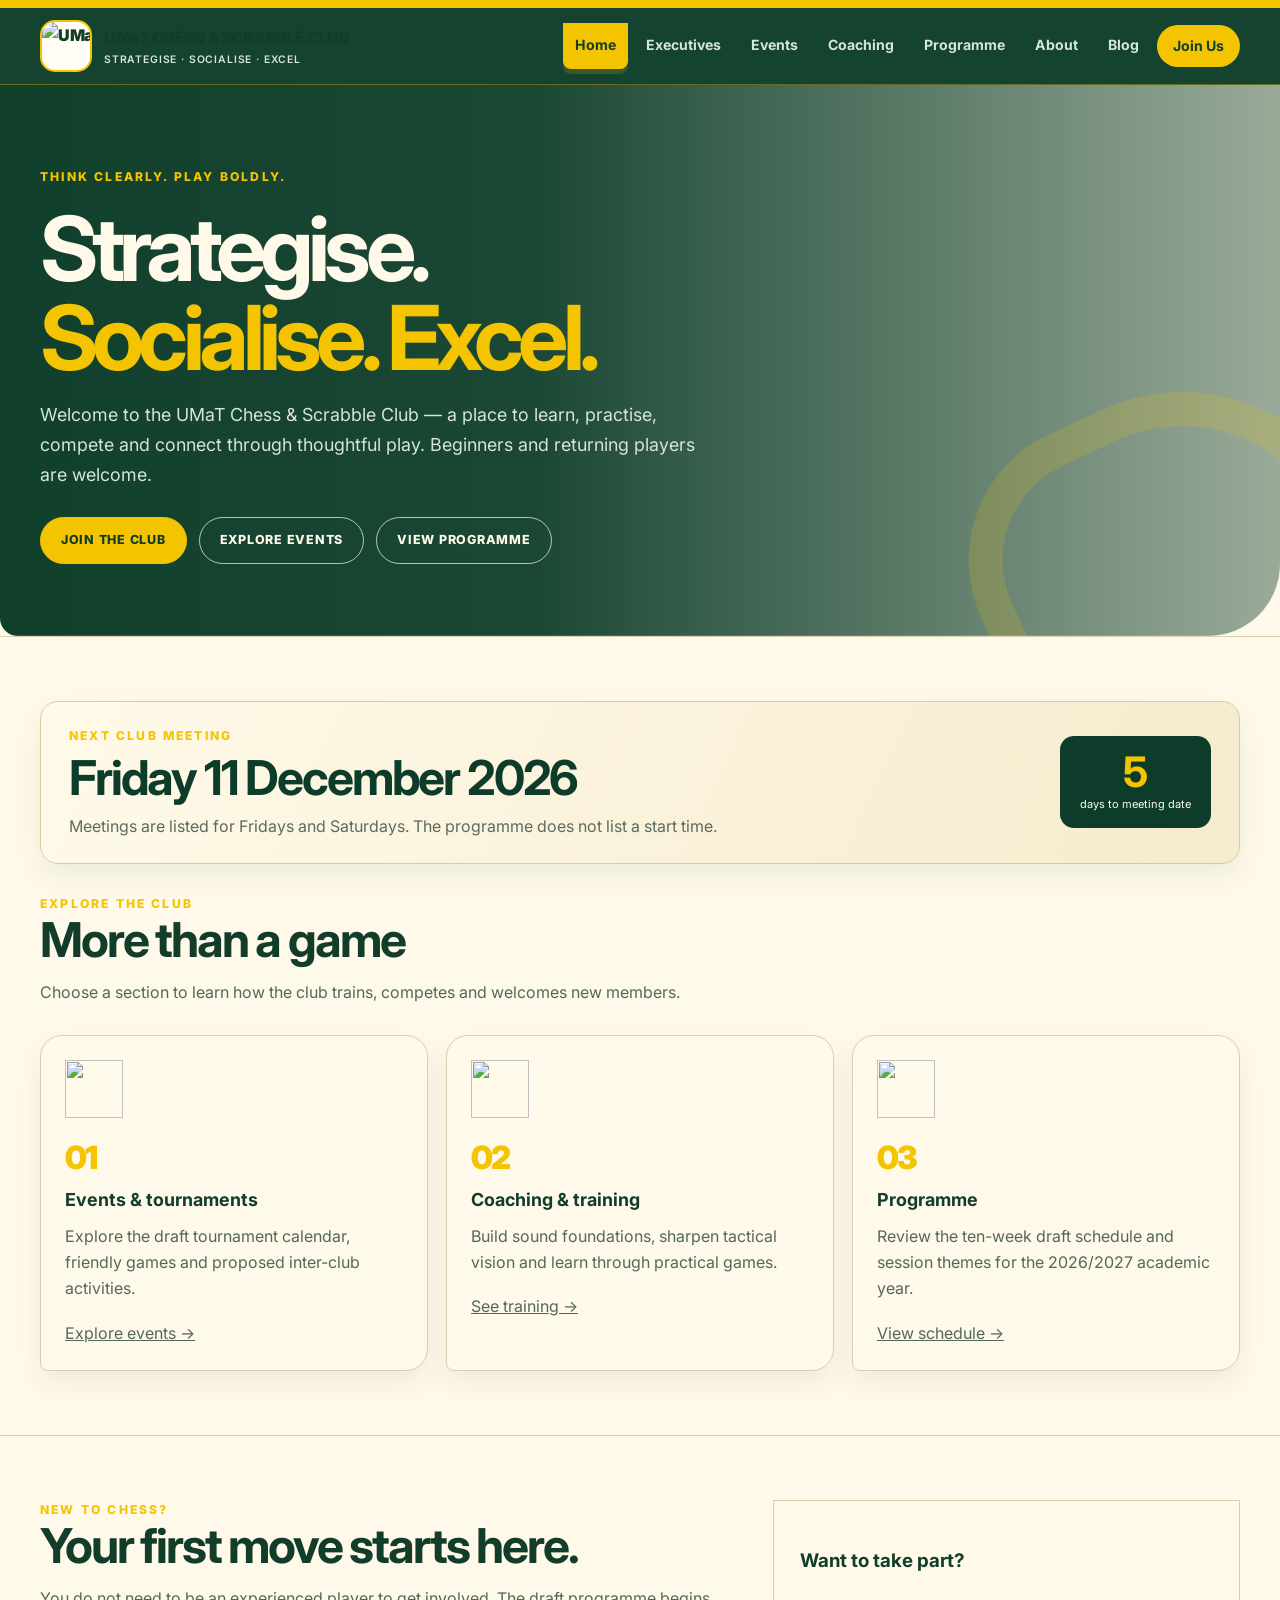
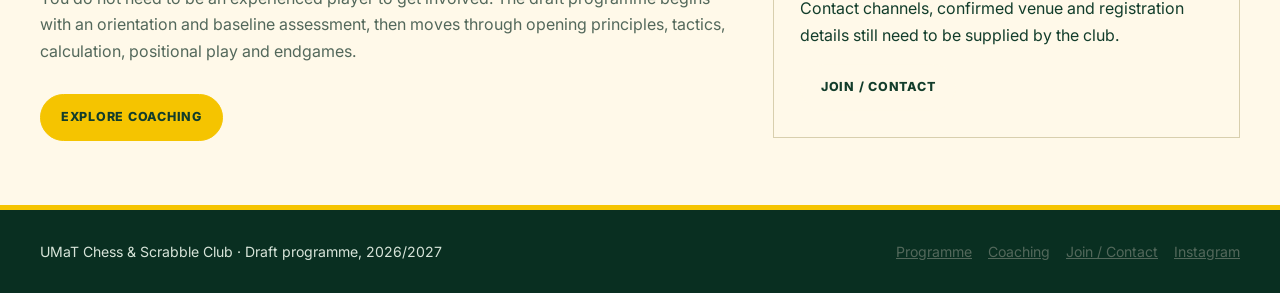
==== index.html @ ff6f315e "Add meeting countdown and executive introductions" ====
<!doctype html>
<html lang="en">
 <head>
  <meta charset="utf-8"/>
  <meta content="width=device-width,initial-scale=1" name="viewport"/>
  <meta content="#0d3d2a" name="theme-color"/>
  <title>
   Home | UMaT Chess &amp; Scrabble Club
  </title>
  <link href="assets/style.css" rel="stylesheet"/>
  <script defer="" src="assets/site.js">
  </script>
 </head>
 <body>
  <div class="topline">
  </div>
  <header>
   <div class="wrap nav">
    <a class="brand" href="index.html">
     <span class="crest">
      <img alt="UMaT Chess Club logo" src="assets/umat-chess-club-logo.png"/>
     </span>
     <span>
      UMaT CHESS &amp; SCRABBLE CLUB
      <small style="display:block;font-size:.65rem;letter-spacing:.08em;color:#d7e4d9;font-weight:600">
       STRATEGISE &middot; SOCIALISE &middot; EXCEL
      </small>
     </span>
    </a>
    <button aria-expanded="false" aria-label="Toggle navigation" class="menu">
     Menu ☰
    </button>
    <nav aria-label="Main navigation" class="navlinks">
     <a aria-current="page" class="active" href="index.html">
      Home
     </a>
     <a href="executives.html">
      Executives
     </a>
     <a href="events.html">
      Events
     </a>
     <a href="training.html">
      Coaching
     </a>
     <a href="programme.html">
      Programme
     </a>
     <a href="about.html">
      About
     </a>
     <a href="blog.html">
      Blog
     </a>
     <a class="nav-join" href="join.html">
      Join Us
     </a>
    </nav>
   </div>
  </header>
  <main>
   <section class="hero">
    <div class="wrap">
     <div class="eyebrow">
      Think clearly. Play boldly.
     </div>
     <h1>
      Strategise.
      <br/>
      <span>
       Socialise. Excel.
      </span>
     </h1>
     <p>
      Welcome to the UMaT Chess &amp; Scrabble Club &mdash; a place to learn, practise, compete and connect through thoughtful play. Beginners and returning players are welcome.
     </p>
     <div class="actions">
      <a class="btn primary" href="join.html">
       Join the club
      </a>
      <a class="btn" href="events.html">
       Explore events
      </a>
      <a class="btn" href="programme.html">
       View programme
      </a>
     </div>
     <div class="hero-art">
      <img alt="Golden chess knight on a chessboard" src="assets/chess-banner.png"/>
     </div>
    </div>
   </section>
   <section class="section">
    <div class="wrap">
      <section class="meeting-countdown" data-meeting-countdown aria-live="polite">
       <div><div class="eyebrow">NEXT CLUB MEETING</div><h2>Loading meeting date…</h2><p>Meetings are listed for Fridays and Saturdays. The programme does not list a start time.</p></div>
       <div class="meeting-countdown-value"><strong data-meeting-days>—</strong><span data-meeting-label>days to meeting date</span></div>
      </section>
     <div class="eyebrow">
      Explore the club
     </div>
     <h2>
      More than a game
     </h2>
     <p class="lead">
      Choose a section to learn how the club trains, competes and welcomes new members.
     </p>
     <div class="grid">
      <article class="card">
       <div class="icon-badge"><img src="assets/icons/events.svg" alt=""/></div>
       <div class="number">
        01
       </div>
       <h3>
        Events &amp; tournaments
       </h3>
       <p>
        Explore the draft tournament calendar, friendly games and proposed inter-club activities.
       </p>
       <p style="margin-top:18px">
        <a href="events.html">
         Explore events &rarr;
        </a>
       </p>
      </article>
      <article class="card">
       <div class="icon-badge"><img src="assets/icons/coach.svg" alt=""/></div>
       <div class="number">
        02
       </div>
       <h3>
        Coaching &amp; training
       </h3>
       <p>
        Build sound foundations, sharpen tactical vision and learn through practical games.
       </p>
       <p style="margin-top:18px">
        <a href="training.html">
         See training &rarr;
        </a>
       </p>
      </article>
      <article class="card">
       <div class="icon-badge"><img src="assets/icons/programme.svg" alt=""/></div>
       <div class="number">
        03
       </div>
       <h3>
        Programme
       </h3>
       <p>
        Review the ten-week draft schedule and session themes for the 2026/2027 academic year.
       </p>
       <p style="margin-top:18px">
        <a href="programme.html">
         View schedule &rarr;
        </a>
       </p>
      </article>
     </div>
    </div>
   </section>
   <section class="section">
    <div class="wrap split">
     <div>
      <div class="eyebrow">
       New to chess?
      </div>
      <h2>
       Your first move starts here.
      </h2>
      <p class="lead">
       You do not need to be an experienced player to get involved. The draft programme begins with an orientation and baseline assessment, then moves through opening principles, tactics, calculation, positional play and endgames.
      </p>
      <a class="btn primary" href="training.html">
       Explore coaching
      </a>
     </div>
     <aside class="facts">
      <h3>
       Want to take part?
      </h3>
      <p>
       Contact channels, confirmed venue and registration details still need to be supplied by the club.
      </p>
      <a class="btn" href="join.html">
       Join / contact
      </a>
     </aside>
    </div>
   </section>
  </main>
  <footer>
   <div class="wrap foot">
    <span>
     UMaT Chess &amp; Scrabble Club &middot; Draft programme, 2026/2027
    </span>
    <div class="footlinks">
     <a href="programme.html">
      Programme
     </a>
     <a href="training.html">
      Coaching
     </a>
     <a href="join.html">
      Join / Contact
     </a>
     <a href="https://www.instagram.com/umatchessclub/" target="_blank" rel="noopener noreferrer">
      Instagram
     </a>
    </div>
   </div>
  </footer>
 </body>
</html>
---- assets/style.css ----
@import url('https://fonts.googleapis.com/css2?family=Inter:wght@400;500;600;700;800;900&display=swap');
:root {
  --bg:#0d3d2a;
  --panel:#fff9e9;
  --panel2:#f3ead2;
  --line:#d8cfae;
  --ink:#123d2b;
  --muted:#53685b;
  --gold:#f5c400;
  --green:#145438;
  --max:1200px
}
* {
  box-sizing:border-box
}
html {
  scroll-behavior:smooth
}
body {
  margin:0;
  background:#fff9e9;
  color:#123d2b;
  font-family:Inter,Arial,sans-serif;
  line-height:1.65
}
a {
  color:inherit
}
a:focus-visible,button:focus-visible {
  outline:3px solid var(--gold);
  outline-offset:3px
}
.wrap {
  width:min(var(--max),calc(100% - 40px));
  margin:auto
}
.topline {
  height:8px;
  background:var(--gold)
}
header {
  position:sticky;
  top:0;
  z-index:10;
  background:rgba(13,61,42,.97);
  backdrop-filter:blur(12px);
  border-bottom:1px solid rgba(245,196,0,.35)
}
.nav {
  min-height:76px;
  display:flex;
  align-items:center;
  justify-content:space-between;
  gap:24px
}
.brand {
  display:flex;
  align-items:center;
  gap:12px;
  text-decoration:none;
  font-weight:900;
  letter-spacing:-.03em;
  white-space:nowrap
}
.crest {
  width:52px;
  height:52px;
  flex:0 0 52px;
  border-radius:15px;
  display:grid;
  place-items:center;
  background:#fffdf4;
  border:2px solid var(--gold);
  overflow:hidden
}
.crest img {
  width:100%;
  height:100%;
  object-fit:contain
}
.navlinks {
  display:flex;
  align-items:center;
  gap:6px;
  flex-wrap:wrap
}
.navlinks a {
  padding:10px 12px;
  text-decoration:none;
  color:#d7e4d9;
  font-size:.88rem;
  font-weight:700;
  border-bottom:3px solid transparent;
  border-radius:0 0 8px 8px
}
.navlinks a:hover,.navlinks a.active {
  color:var(--ink);
  border-color:var(--gold)
}
.menu {
  display:none;
  background:transparent;
  color:#fff9e9;
  border:1px solid rgba(255,249,233,.45);
  padding:8px 12px;
  border-radius:999px
}
.hero {
  padding:82px 0 72px;
  background:radial-gradient(ellipse at 88% 14%,rgba(245,196,0,.16),transparent 35%),linear-gradient(125deg,#0d3d2a,#145438 68%,#0a3223);
  color:#fff9e9;
  border-radius:0 0 72px 18px;
  position:relative;
  overflow:hidden
}
.hero:after {
  content:'';
  position:absolute;
  right:-95px;
  bottom:-145px;
  width:320px;
  height:320px;
  border:34px solid rgba(245,196,0,.17);
  border-radius:42% 58% 60% 40%;
  transform:rotate(-25deg);
  pointer-events:none
}
.hero .wrap {
  position:relative;
  z-index:1
}
.eyebrow {
  color:var(--gold);
  text-transform:uppercase;
  letter-spacing:.18em;
  font-weight:800;
  font-size:.76rem
}
.hero h1 {
  font-size:clamp(2.8rem,7vw,5.8rem);
  line-height:.99;
  letter-spacing:-.065em;
  max-width:900px;
  margin:18px 0
}
.hero h1 span {
  color:var(--gold)
}
.hero p {
  max-width:680px;
  color:#d7e4d9;
  font-size:1.12rem
}
.actions {
  display:flex;
  gap:12px;
  flex-wrap:wrap;
  margin-top:28px
}
.btn {
  display:inline-block;
  padding:12px 20px;
  border:1px solid rgba(255,249,233,.7);
  border-radius:999px;
  text-decoration:none;
  font-weight:800;
  text-transform:uppercase;
  font-size:.78rem;
  letter-spacing:.06em;
  transition:transform .2s,background .2s
}
.btn.primary {
  background:var(--gold);
  border-color:var(--gold);
  color:#123d2b
}
.btn:hover {
  transform:translateY(-1px)
}
.boardline {
  height:12px;
  background:repeating-conic-gradient(#dcb43b 0 25%,#202d41 0 50%) 0 0/24px 24px;
  opacity:.8
}
.section {
  padding:64px 0;
  border-top:1px solid var(--line)
}
h2 {
  font-size:clamp(1.9rem,4vw,3rem);
  letter-spacing:-.045em;
  line-height:1.1;
  margin:0 0 12px
}
.lead {
  color:var(--muted);
  max-width:760px;
  margin:0 0 30px
}
.grid {
  display:grid;
  grid-template-columns:repeat(3,minmax(0,1fr));
  gap:18px
}
.card {
  background:var(--panel);
  color:var(--ink);
  border:1px solid var(--line);
  padding:24px;
  border-radius:22px 22px 22px 8px;
  box-shadow:0 12px 28px rgba(8,39,26,.07)
}
.card h3 {
  margin:0 0 8px;
  font-size:1.12rem
}
.card p {
  margin:0;
  color:var(--muted)
}
.number {
  font-size:2rem;
  color:var(--gold);
  font-weight:900;
  letter-spacing:-.06em
}
.event-top {
  display:flex;
  justify-content:space-between;
  gap:12px;
  align-items:center;
  margin-bottom:18px
}
.pill {
  font-size:.72rem;
  color:var(--gold);
  border:1px solid #77652f;
  padding:4px 9px;
  text-transform:uppercase;
  letter-spacing:.08em;
  font-weight:800
}
.meta {
  color:var(--muted);
  font-size:.9rem
}
.pagehead {
  padding:64px 0 46px;
  text-align:center;
  background:linear-gradient(145deg,#145438,#0d3d2a);
  color:#fff9e9;
  border-radius:0 0 56px 12px
}
.pagehead p {
  color:#d7e4d9
}
.pagehead h1 {
  font-size:clamp(2.5rem,6vw,4.2rem);
  letter-spacing:-.055em;
  line-height:1.04;
  margin:12px 0
}
.pagehead p {
  color:var(--muted);
  max-width:700px;
  margin:0 auto
}
.split {
  display:grid;
  grid-template-columns:1.2fr .8fr;
  gap:32px;
  align-items:start
}
.facts {
  background:var(--panel);
  border:1px solid var(--line);
  padding:26px
}
.facts strong {
  color:var(--gold)
}
.weeks {
  display:grid;
  grid-template-columns:repeat(2,minmax(0,1fr));
  gap:16px
}
.wk {
  background:var(--panel);
  border:1px solid var(--line);
  padding:20px
}
.wk h3 {
  margin:0;
  font-size:1.08rem
}
.wk .d {
  color:var(--muted);
  font-size:.84rem;
  margin:4px 0 12px
}
.wk dt {
  color:var(--gold);
  font-weight:800;
  margin-top:8px
}
.wk dd {
  margin:0;
  color:#d4dbe6
}
.wk .ev {
  border-top:1px solid var(--line);
  padding-top:10px;
  margin-top:14px;
  font-weight:650
}
.filters {
  display:flex;
  gap:8px;
  flex-wrap:wrap;
  margin:0 0 22px
}
.filters button {
  background:transparent;
  border:1px solid var(--line);
  padding:8px 15px;
  color:var(--ink);
  border-radius:99px;
  font:inherit;
  cursor:pointer
}
.filters button[aria-pressed=true] {
  background:var(--gold);
  color:#152033;
  border-color:var(--gold);
  font-weight:800
}
.notice {
  border-left:3px solid var(--gold);
  padding:12px 16px;
  background:#1b2638;
  color:var(--muted);
  margin:24px 0
}
.tablewrap {
  overflow:auto
}
table {
  width:100%;
  border-collapse:collapse;
  background:var(--panel)
}
th,td {
  text-align:left;
  padding:13px 15px;
  border-bottom:1px solid var(--line)
}
th {
  color:var(--gold)
}
footer {
  border-top:1px solid var(--line);
  padding:28px 0;
  color:var(--muted);
  font-size:.88rem
}
.foot {
  display:flex;
  justify-content:space-between;
  gap:20px;
  flex-wrap:wrap
}
.footlinks {
  display:flex;
  gap:16px;
  flex-wrap:wrap
}
.footlinks a {
  color:var(--muted)
}
.empty {
  color:var(--muted);
  font-style:italic
}
@media(max-width:900px) {
  .nav {
    flex-wrap:wrap;
    padding:12px 0
  }
  .menu {
    display:block
  }
  .navlinks {
    display:none;
    width:100%;
    padding:6px 0 12px
  }
  .navlinks.open {
    display:flex
  }
  .navlinks a {
    flex:1 1 30%;
    text-align:center
  }
  .grid {
    grid-template-columns:repeat(2,minmax(0,1fr))
  }
  .split {
    grid-template-columns:1fr
  }
}
@media(max-width:600px) {
  .wrap {
    width:min(100% - 28px,var(--max))
  }
  .hero {
    padding:64px 0 52px
  }
  .grid,.weeks {
    grid-template-columns:1fr
  }
  .navlinks a {
    flex-basis:45%;
    font-size:.82rem
  }
  .brand {
    font-size:.9rem
  }
  .section {
    padding:48px 0
  }
  .card {
    padding:20px
  }
}
/* UMaT brand refinements */
footer {
  background:#092f21;
  color:#d7e4d9;
  border-top:5px solid var(--gold);
  padding:30px 0;
  margin-top:0
}
.notice {
  border-radius:16px 16px 16px 5px;
  background:#fff3c4;
  color:#594a13;
  border:1px solid #e8d47a;
  padding:16px 20px
}
.filters button,.pill {
  border-radius:999px
}
input,select,textarea {
  border-radius:12px
}
@media(max-width:900px) {
  .nav {
    gap:12px
  }
  .brand {
    white-space:normal;
    font-size:.9rem
  }
  .navlinks {
    gap:0
  }
  .navlinks a {
    padding:8px;
    font-size:.8rem
  }
}
.navlinks a.nav-join {
  background:var(--gold);
  color:#123d2b;
  border-radius:999px;
  padding:9px 16px;
  border:0
}
.navlinks a.nav-join:hover {
  background:#ffe16b;
  color:#123d2b
}
@media(max-width:760px) {
  .nav {
    flex-wrap:wrap;
    padding:10px 0
  }
  .menu {
    display:block
  }
  .navlinks {
    display:none;
    width:100%;
    flex-direction:column;
    align-items:stretch;
    padding:8px 0 12px
  }
  .navlinks.open {
    display:flex
  }
  .navlinks a {
    padding:10px 14px;
    border-radius:10px
  }
  .navlinks a.nav-join {
    text-align:center;
    margin-top:6px
  }
  .hero {
    padding:58px 0 54px;
    border-radius:0 0 38px 10px
  }
  .grid {
    grid-template-columns:1fr
  }
  .wrap {
    width:min(var(--max),calc(100% - 28px))
  }
}
/* Image-led sections and visible active navigation state */
.navlinks a.active,
.navlinks a[aria-current="page"] {
  color: #123d2b;
  background: #f5c400;
  border-bottom-color: #f5c400;
  box-shadow: 0 5px 0 rgba(245, 196, 0, 0.16);
}
.navlinks a.active:hover,
.navlinks a[aria-current="page"]:hover {
  color: #123d2b;
  background: #ffdc45;
}
.hero {
  background-image:
    linear-gradient(90deg, rgba(13, 61, 42, 0.99) 0%, rgba(13, 61, 42, 0.94) 42%, rgba(13, 61, 42, 0.42) 100%),
    url("chess-banner.png");
  background-position: center, right center;
  background-size: cover;
}
.hero .wrap {
  min-height: 360px;
}
.hero-art {
  display: none;
}
.pagehead.has-chess-image {
  background-image:
    linear-gradient(90deg, rgba(13, 61, 42, 0.97), rgba(13, 61, 42, 0.72)),
    url("chess-banner.png");
  background-position: center, right center;
  background-size: cover;
}
.card {
  overflow: hidden;
  transition: transform .2s ease, box-shadow .2s ease;
}
.card:hover {
  transform: translateY(-3px);
  box-shadow: 0 16px 32px rgba(8, 39, 26, .12);
}
header {
  isolation: isolate;
}
html {
  scroll-padding-top: 92px;
}
@media (max-width: 760px) {
  .hero {
    background-image:
      linear-gradient(90deg, rgba(13, 61, 42, 0.96), rgba(13, 61, 42, 0.80)),
      url("chess-banner.png");
    background-position: center, 62% center;
  }
  .hero .wrap {
    min-height: 0;
  }
  .navlinks a.active,
  .navlinks a[aria-current="page"] {
    border-radius: 10px;
  }
}

/* Original UMaT icon system */
.icon-badge {
  display: inline-flex;
  align-items: center;
  justify-content: center;
  width: 58px;
  height: 58px;
  margin: 0 0 14px;
  flex: 0 0 auto;
}
.icon-badge img {
  display: block;
  width: 100%;
  height: 100%;
}
.empty-state {
  max-width: 720px;
  margin: 20px auto;
  padding: clamp(28px, 5vw, 56px);
  text-align: center;
  border-radius: 28px 28px 28px 8px;
}
.empty-state .icon-badge {
  margin-left: auto;
  margin-right: auto;
}
.profile-card {
  position: relative;
}
.profile-role-icon {
  display: flex;
  align-items: center;
  justify-content: center;
  width: 88px;
  height: 88px;
  margin: 0 0 18px;
  flex: 0 0 auto;
}
.profile-role-icon svg,
.profile-role-icon img {
  display: block;
  width: 100%;
  height: 100%;
  object-fit: contain;
}
.event-card .icon-badge {
  width: 46px;
  height: 46px;
  margin-bottom: 8px;
}
.training-mark {
  display: flex;
  justify-content: flex-end;
  margin-bottom: -8px;
}
@media (max-width: 640px) {
  .brand {
    white-space: normal;
  }
  .icon-badge {
    width: 50px;
    height: 50px;
  }
}


/* Events gallery */
.event-gallery {
  margin-top: 3.5rem;
}

.section-heading {
  margin-bottom: 1.25rem;
}

.section-heading h2 {
  margin: .25rem 0 .5rem;
}

.section-heading p {
  max-width: 48rem;
  color: var(--muted, #5d6d64);
}

.gallery-videos {
  display: grid;
  grid-template-columns: repeat(2, minmax(0, 1fr));
  gap: 1.25rem;
  align-items: start;
}

.gallery-video {
  min-width: 0;
  overflow: hidden;
  padding: 0;
}

.gallery-video video {
  display: block;
  width: 100%;
  aspect-ratio: 16 / 9;
  object-fit: cover;
  background: #071d15;
}

.gallery-video-caption {
  padding: 1rem 1.1rem 1.1rem;
}

.gallery-video-caption h3,
.gallery-video-caption p {
  margin: 0;
}

.gallery-video-caption p {
  margin-top: .3rem;
}

.gallery-photos {
  display: grid;
  grid-template-columns: repeat(3, minmax(0, 1fr));
  gap: 1rem;
  margin-top: 1rem;
}

.gallery-photo {
  margin: 0;
  overflow: hidden;
  border: 1px solid var(--line, #dfd0a7);
  border-radius: 16px;
  background: var(--cream, #fff9e9);
}

.gallery-photo img {
  display: block;
  width: 100%;
  aspect-ratio: 16 / 9;
  object-fit: cover;
}

.gallery-photo figcaption {
  padding: .7rem .85rem;
  font-weight: 650;
  color: var(--green, #0d3d2a);
}


@media (max-width: 700px) {
  .gallery-videos {
    grid-template-columns: 1fr;
  }
}

/* Keep the event video gallery comfortable on mobile screens. */
@media (max-width: 700px) {
  .gallery-videos {
    grid-template-columns: 1fr;
  }
}

/* Restored events photo gallery and lightbox */
.event-gallery .gallery-photo-open {
  display: block;
  width: 100%;
  padding: 0;
  border: 0;
  background: transparent;
  cursor: zoom-in;
}

.event-gallery .gallery-photo-open img {
  display: block;
  width: 100%;
  aspect-ratio: 4 / 3;
  object-fit: cover;
  transition: transform .2s ease;
}

.event-gallery .gallery-photo-open:hover img,
.event-gallery .gallery-photo-open:focus-visible img {
  transform: scale(1.035);
}

.event-gallery .gallery-photo figcaption {
  padding: .7rem .85rem;
}

.gallery-lightbox[hidden] {
  display: none !important;
}

.gallery-lightbox {
  position: fixed;
  inset: 0;
  z-index: 9999;
  display: grid;
  grid-template-columns: auto minmax(0, 1fr) auto;
  align-items: center;
  justify-items: center;
  gap: clamp(.5rem, 2vw, 1.5rem);
  padding: 4rem clamp(.5rem, 3vw, 2rem) 3rem;
  background: rgba(3, 15, 10, .94);
  color: #fff8e7;
}

body.gallery-lightbox-open {
  overflow: hidden;
}

.gallery-lightbox-content {
  display: flex;
  flex-direction: column;
  align-items: center;
  justify-content: center;
  width: 100%;
  height: 100%;
  min-width: 0;
  margin: 0;
}

.gallery-lightbox-content img {
  display: block;
  max-width: 100%;
  max-height: calc(100vh - 9rem);
  object-fit: contain;
  border-radius: 10px;
}

.gallery-lightbox-content figcaption {
  margin-top: .75rem;
  color: #fff8e7;
  text-align: center;
}

.gallery-lightbox button {
  color: #0d3d2a;
  background: #f7c600;
  border: 0;
  border-radius: 999px;
  min-width: 2.75rem;
  min-height: 2.75rem;
  cursor: pointer;
  font-size: 1.25rem;
  font-weight: 800;
}

.gallery-lightbox .gallery-lightbox-close {
  position: absolute;
  top: 1rem;
  right: 1.25rem;
  font-size: 2rem;
}

.gallery-lightbox-count {
  position: absolute;
  bottom: .75rem;
  left: 0;
  right: 0;
  text-align: center;
  color: #fff8e7;
  margin: 0;
}

@media (max-width: 700px) {
  .event-gallery .gallery-photos {
    grid-template-columns: repeat(2, minmax(0, 1fr));
  }
  .gallery-lightbox {
    grid-template-columns: auto minmax(0, 1fr) auto;
    gap: .35rem;
    padding: 3.5rem .4rem 2.5rem;
  }
  .gallery-lightbox button {
    min-width: 2.25rem;
    min-height: 2.25rem;
    font-size: 1rem;
  }
  .gallery-lightbox-content img {
    max-height: calc(100vh - 8rem);
  }
}

/* Blog landing page: text-first, with compact category cards and no photo banner. */
.blog-pagehead {
  background-image: none !important;
  background-color: #0d3d2a;
  min-height: 210px;
  padding-block: clamp(2.5rem, 5vw, 4rem);
}
.blog-pagehead::before,
.blog-pagehead::after {
  background-image: none !important;
  opacity: 0 !important;
}
.blog-main {
  padding-top: clamp(2.5rem, 5vw, 4rem);
}
.blog-intro {
  max-width: 760px;
  margin: 0 auto 2rem;
  text-align: center;
}
.blog-intro h2 {
  margin: .35rem 0 .75rem;
  color: #0d3d2a;
  font-size: clamp(2rem, 4vw, 3.25rem);
  line-height: 1.05;
  letter-spacing: -.035em;
}
.blog-intro p {
  max-width: 680px;
  margin: 0 auto;
  color: #52665c;
  font-size: 1.05rem;
  line-height: 1.75;
}
.blog-category-grid {
  display: grid;
  grid-template-columns: repeat(4, minmax(0, 1fr));
  gap: 1rem;
  align-items: stretch;
}
.blog-category-card {
  display: flex;
  flex-direction: column;
  align-items: flex-start;
  min-width: 0;
  padding: 1.35rem;
  border: 1px solid #dfd0a8;
  border-radius: 18px 18px 18px 6px;
  background: #fff9e9;
  box-shadow: 0 10px 28px rgba(13, 61, 42, .055);
  transition: transform .18s ease, box-shadow .18s ease, border-color .18s ease;
}
.blog-category-card:hover {
  transform: translateY(-3px);
  border-color: #d5b84a;
  box-shadow: 0 15px 32px rgba(13, 61, 42, .1);
}
.blog-category-icon {
  display: grid;
  place-items: center;
  width: 54px;
  height: 54px;
  margin-bottom: 1.1rem;
  border-radius: 16px;
  background: #f5c400;
  color: #0d3d2a;
}
.blog-category-icon svg {
  display: block;
  width: 32px;
  height: 32px;
}
.blog-category-card .eyebrow {
  margin-bottom: .35rem;
}
.blog-category-card h3 {
  margin: 0 0 .55rem;
  color: #0d3d2a;
  font-size: 1.2rem;
  line-height: 1.25;
}
.blog-category-card p {
  margin: 0 0 1.2rem;
  color: #52665c;
  line-height: 1.65;
  font-size: .96rem;
}
.blog-category-link {
  display: inline-flex;
  align-items: center;
  gap: .45rem;
  margin-top: auto;
  color: #0d3d2a;
  font-weight: 800;
  font-size: .82rem;
  letter-spacing: .035em;
  text-transform: uppercase;
  text-decoration: none;
}
.blog-category-link:hover {
  color: #9a7600;
}
.blog-note {
  display: flex;
  align-items: center;
  gap: 1rem;
  max-width: 900px;
  margin: 2rem auto 0;
  padding: 1.25rem 1.5rem;
  border-left: 4px solid #f5c400;
  border-radius: 0 14px 14px 0;
  background: #f8edc9;
}
.blog-note-mark {
  display: grid;
  place-items: center;
  flex: 0 0 46px;
  width: 46px;
  height: 46px;
  border-radius: 14px;
  background: #0d3d2a;
  color: #f5c400;
  font-size: 1.7rem;
}
.blog-note h3 {
  margin: 0 0 .25rem;
  color: #0d3d2a;
  font-size: 1.05rem;
}
.blog-note p {
  margin: 0;
  color: #52665c;
  line-height: 1.6;
}
@media (max-width: 1000px) {
  .blog-category-grid {
    grid-template-columns: repeat(2, minmax(0, 1fr));
  }
}
@media (max-width: 600px) {
  .blog-pagehead {
    min-height: 0;
  }
  .blog-intro {
    text-align: left;
  }
  .blog-category-grid {
    grid-template-columns: 1fr;
  }
  .blog-category-card {
    padding: 1.2rem;
  }
  .blog-note {
    align-items: flex-start;
    padding: 1rem;
  }
}
.meeting-countdown{display:flex;align-items:center;justify-content:space-between;gap:22px;margin:0 0 30px;padding:24px 28px;border:1px solid #d9cb9e;border-radius:18px;background:linear-gradient(115deg,#fff9e9,#f5eccd);box-shadow:0 12px 30px rgba(13,61,42,.07)}.meeting-countdown h2{margin:6px 0 8px;color:#0d3d2a}.meeting-countdown p{margin:0;color:#5d6a60}.meeting-countdown-value{min-width:145px;display:grid;justify-items:center;gap:2px;padding:15px 20px;border-radius:14px;background:#0d3d2a;color:#fff9e9}.meeting-countdown-value strong{font-size:42px;line-height:1;color:#f5c400}.meeting-countdown-value span{font-size:11px;text-align:center}.executive-posters{margin-top:42px}.executive-posters h2{margin:6px 0}.executive-poster-grid{display:grid;grid-template-columns:repeat(auto-fit,minmax(200px,1fr));gap:18px;margin-top:20px}.executive-poster-grid figure{margin:0;padding:10px;border:1px solid #ded5bd;border-radius:14px;background:#fffdf6;box-shadow:0 8px 20px rgba(13,61,42,.08)}.executive-poster-grid img{display:block;width:100%;height:auto;border-radius:8px}.executive-poster-grid figcaption{padding:10px 2px 2px;color:#0d3d2a;font-size:.92rem;font-weight:700}@media(max-width:600px){.meeting-countdown{align-items:stretch;flex-direction:column;padding:20px}.meeting-countdown-value{grid-template-columns:auto 1fr;justify-items:start;align-items:center;gap:12px}.meeting-countdown-value strong{font-size:34px}.meeting-countdown-value span{text-align:left}}
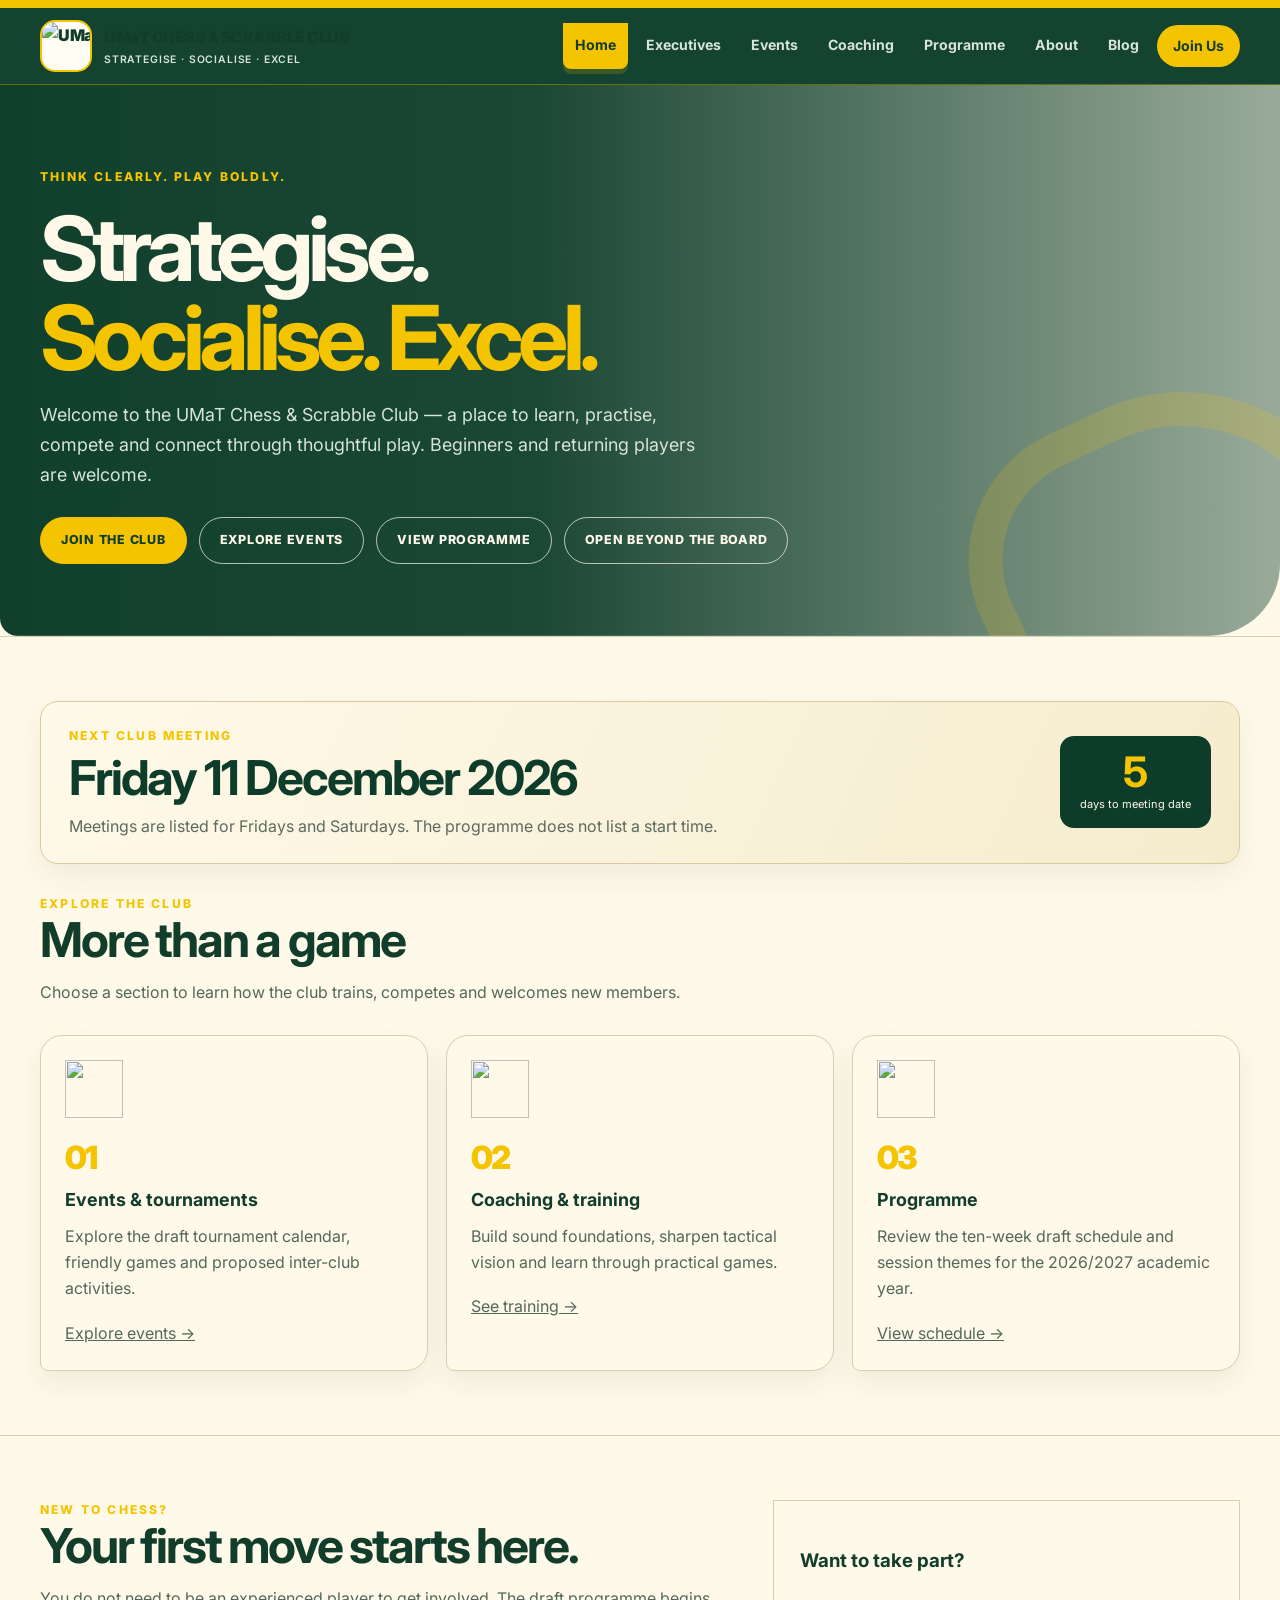
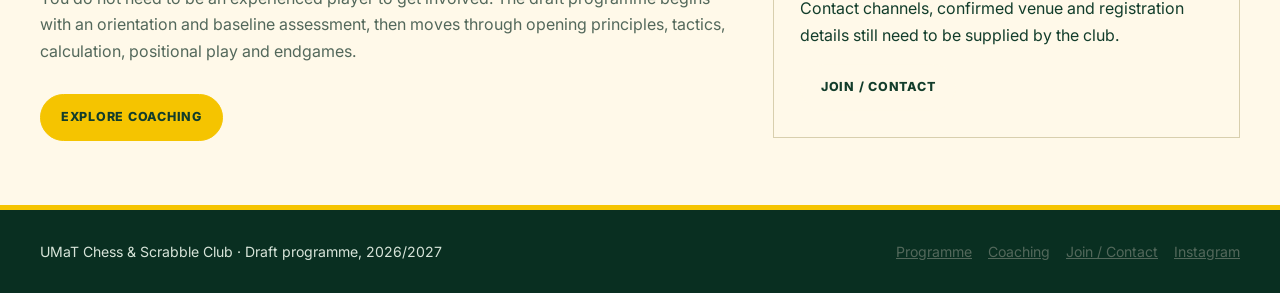
==== commit 8112e0b1: "Link Beyond the Board from homepage" ====
--- a/index.html
+++ b/index.html
@@ -7,8 +7,8 @@
   <title>
    Home | UMaT Chess &amp; Scrabble Club
   </title>
-  <link href="assets/style.css" rel="stylesheet"/>
-  <script defer="" src="assets/site.js">
+  <link href="assets/style.css?v=2" rel="stylesheet"/>
+  <script defer="" src="assets/site.js?v=3">
   </script>
  </head>
  <body>
@@ -84,6 +84,9 @@
       <a class="btn" href="programme.html">
        View programme
       </a>
+      <a class="btn" href="https://beyond-the-board-production-314c.up.railway.app/" target="_blank" rel="noopener noreferrer">
+       Open Beyond the Board
+      </a>
      </div>
      <div class="hero-art">
       <img alt="Golden chess knight on a chessboard" src="assets/chess-banner.png"/>
--- a/assets/style.css
+++ b/assets/style.css
@@ -1020,3 +1020,132 @@
   }
 }
 .meeting-countdown{display:flex;align-items:center;justify-content:space-between;gap:22px;margin:0 0 30px;padding:24px 28px;border:1px solid #d9cb9e;border-radius:18px;background:linear-gradient(115deg,#fff9e9,#f5eccd);box-shadow:0 12px 30px rgba(13,61,42,.07)}.meeting-countdown h2{margin:6px 0 8px;color:#0d3d2a}.meeting-countdown p{margin:0;color:#5d6a60}.meeting-countdown-value{min-width:145px;display:grid;justify-items:center;gap:2px;padding:15px 20px;border-radius:14px;background:#0d3d2a;color:#fff9e9}.meeting-countdown-value strong{font-size:42px;line-height:1;color:#f5c400}.meeting-countdown-value span{font-size:11px;text-align:center}.executive-posters{margin-top:42px}.executive-posters h2{margin:6px 0}.executive-poster-grid{display:grid;grid-template-columns:repeat(auto-fit,minmax(200px,1fr));gap:18px;margin-top:20px}.executive-poster-grid figure{margin:0;padding:10px;border:1px solid #ded5bd;border-radius:14px;background:#fffdf6;box-shadow:0 8px 20px rgba(13,61,42,.08)}.executive-poster-grid img{display:block;width:100%;height:auto;border-radius:8px}.executive-poster-grid figcaption{padding:10px 2px 2px;color:#0d3d2a;font-size:.92rem;font-weight:700}@media(max-width:600px){.meeting-countdown{align-items:stretch;flex-direction:column;padding:20px}.meeting-countdown-value{grid-template-columns:auto 1fr;justify-items:start;align-items:center;gap:12px}.meeting-countdown-value strong{font-size:34px}.meeting-countdown-value span{text-align:left}}
+
+.executive-poster-trigger {
+  display: block;
+  width: 100%;
+  padding: 0;
+  border: 0;
+  background: transparent;
+  color: inherit;
+  text-align: left;
+  font: inherit;
+  cursor: zoom-in;
+}
+
+.executive-poster-trigger:focus-visible {
+  outline: 3px solid #f5c400;
+  outline-offset: 4px;
+  border-radius: 9px;
+}
+
+.executive-poster-trigger span {
+  display: block;
+  padding: 10px 2px 2px;
+  color: #0d3d2a;
+  font-size: .92rem;
+  font-weight: 700;
+}
+
+.poster-lightbox {
+  width: min(96vw, 1100px);
+  max-width: none;
+  max-height: 96vh;
+  padding: 0;
+  border: 0;
+  border-radius: 16px;
+  background: #092e21;
+  color: #fff9e9;
+  overflow: visible;
+}
+
+.poster-lightbox::backdrop {
+  background: rgba(0, 0, 0, .88);
+}
+
+.poster-lightbox-frame {
+  position: relative;
+  display: grid;
+  grid-template-columns: 52px minmax(0, 1fr) 52px;
+  grid-template-rows: minmax(0, 1fr) auto auto;
+  align-items: center;
+  gap: 8px;
+  padding: 20px 18px 14px;
+}
+
+.poster-lightbox-image {
+  grid-column: 2;
+  grid-row: 1;
+  width: 100%;
+  height: min(78vh, 1050px);
+  object-fit: contain;
+}
+
+.poster-lightbox-close {
+  position: absolute;
+  z-index: 1;
+  top: 7px;
+  right: 8px;
+  width: 42px;
+  height: 42px;
+  border: 0;
+  border-radius: 50%;
+  background: #f5c400;
+  color: #0d3d2a;
+  font-size: 30px;
+  line-height: 1;
+  cursor: pointer;
+}
+
+.poster-lightbox-prev,
+.poster-lightbox-next {
+  grid-row: 1;
+  width: 46px;
+  height: 56px;
+  border: 1px solid rgba(255, 249, 233, .45);
+  border-radius: 12px;
+  background: rgba(255, 249, 233, .12);
+  color: #fff9e9;
+  font-size: 42px;
+  line-height: 1;
+  cursor: pointer;
+}
+
+.poster-lightbox-prev { grid-column: 1; }
+.poster-lightbox-next { grid-column: 3; }
+
+.poster-lightbox-caption {
+  grid-column: 1 / 4;
+  text-align: center;
+  font-weight: 700;
+}
+
+.poster-lightbox-count {
+  grid-column: 1 / 4;
+  text-align: center;
+  color: #d7e4d9;
+  font-size: .85rem;
+}
+
+@media (max-width: 600px) {
+  .poster-lightbox {
+    width: 100vw;
+    max-height: 100vh;
+    border-radius: 0;
+  }
+
+  .poster-lightbox-frame {
+    grid-template-columns: 38px minmax(0, 1fr) 38px;
+    gap: 4px;
+    padding: 54px 8px 12px;
+  }
+
+  .poster-lightbox-image { height: 78vh; }
+
+  .poster-lightbox-prev,
+  .poster-lightbox-next {
+    width: 36px;
+    height: 48px;
+    font-size: 34px;
+  }
+}
